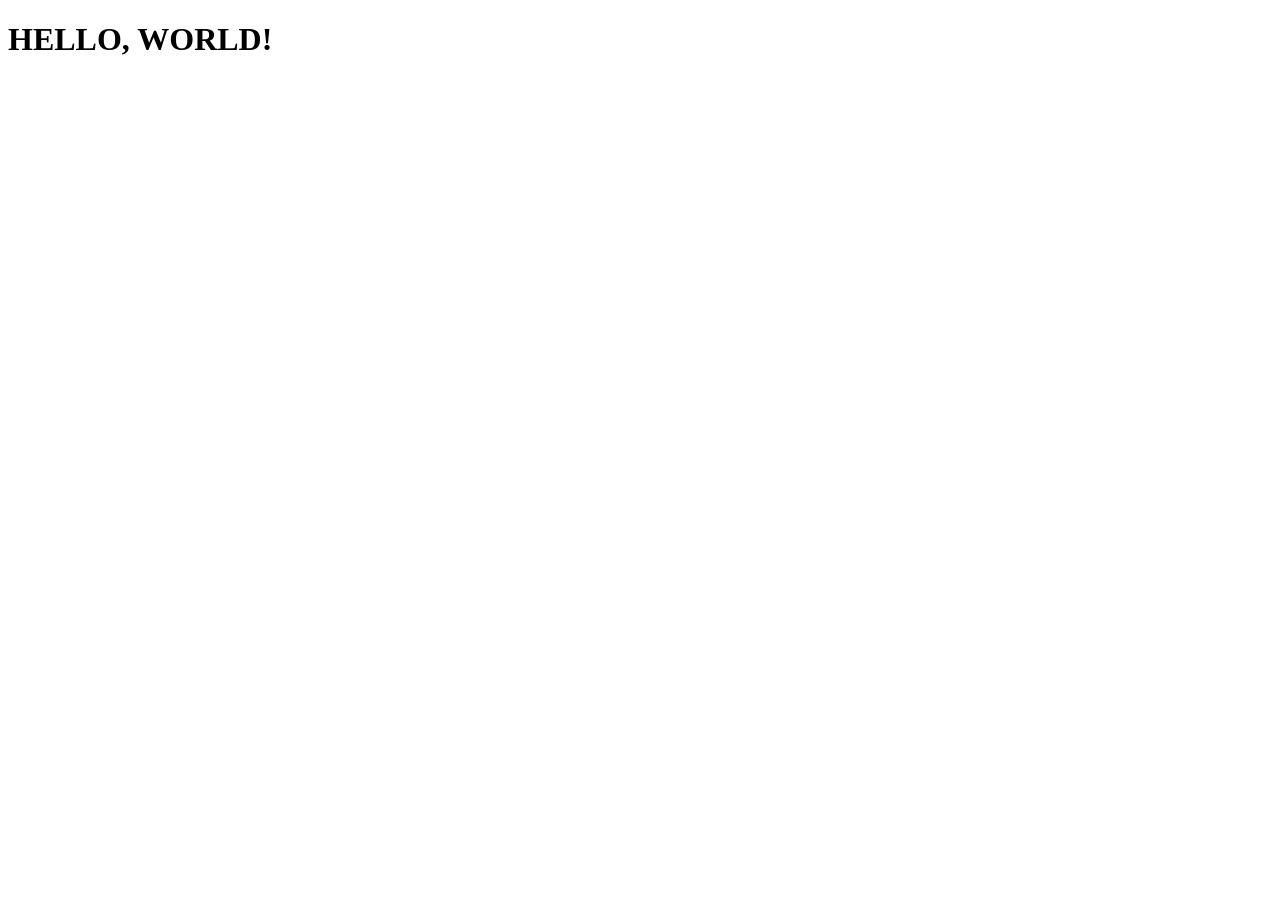
==== index.html @ ffab8e0e "Adicionei um arquivo index." ====
<!DOCTYPE html>
<html lang="pt-br">
<head>
    <meta charset="UTF-8">
    <meta name="viewport" content="width=device-width, initial-scale=1.0">
    <title>Login</title>
</head>
<body>
    <h1>HELLO, WORLD!</h1>
</body>
</html>
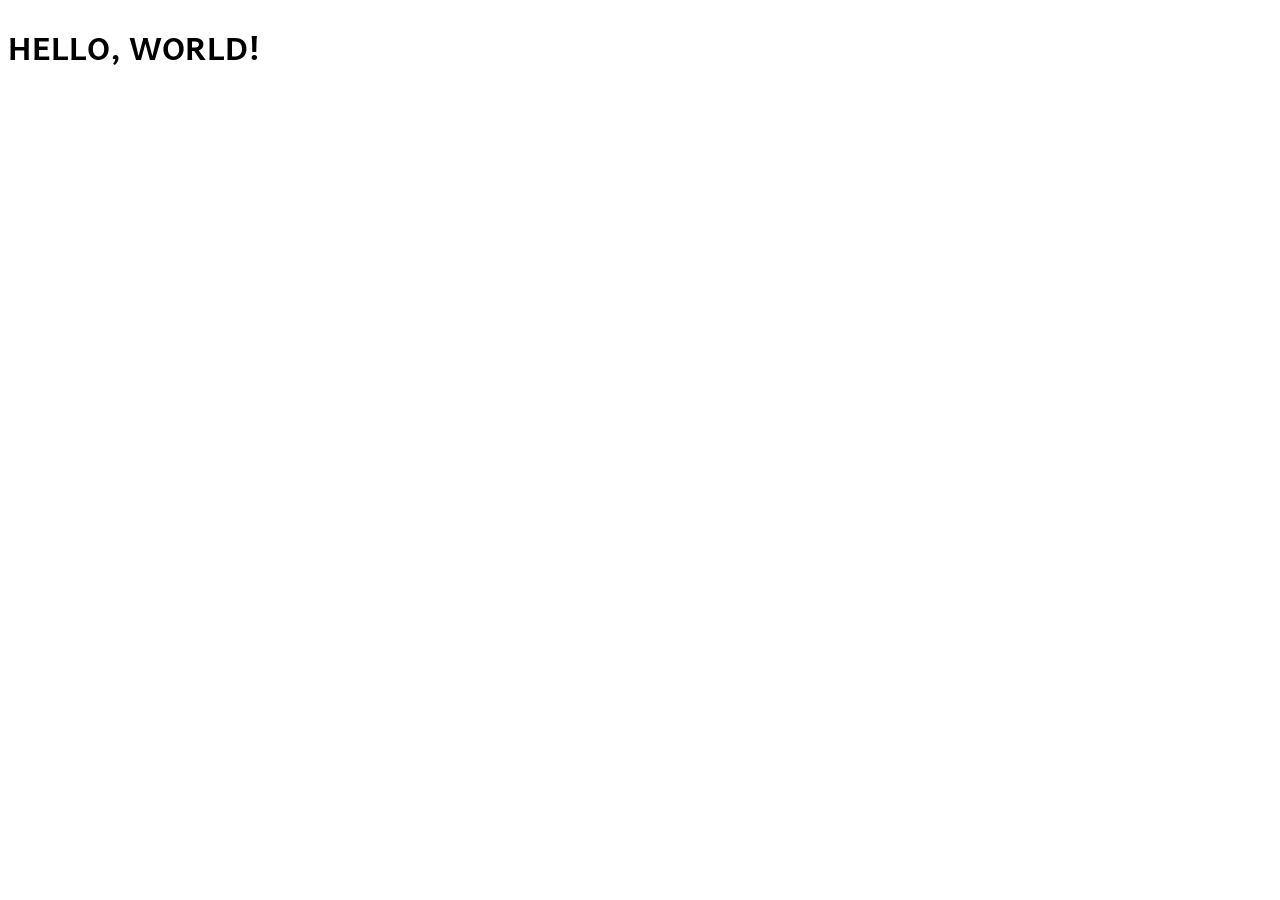
==== commit d50b8560: "Adicionei pastas e arquivos asa." ====
--- a/index.html
+++ b/index.html
@@ -4,6 +4,7 @@
     <meta charset="UTF-8">
     <meta name="viewport" content="width=device-width, initial-scale=1.0">
     <title>Login</title>
+    <link rel="stylesheet" href="WING-FILE/CSS/style.css">
 </head>
 <body>
     <h1>HELLO, WORLD!</h1>
--- a/WING-FILE/CSS/style.css
+++ b/WING-FILE/CSS/style.css
@@ -0,0 +1,7 @@
+@charset "UTF-8";
+
+@import url('https://fonts.googleapis.com/css2?family=Andika:ital,wght@0,400;0,700;1,400;1,700&family=Figtree:ital,wght@0,300..900;1,300..900&family=Island+Moments&family=Italianno&family=Lobster&family=Loved+by+the+King&family=Mea+Culpa&family=Michroma&family=Orbitron:wght@400..900&family=Oxanium:wght@200..800&family=Poppins:ital,wght@0,100;0,200;0,300;0,400;0,500;0,600;0,700;0,800;0,900;1,100;1,200;1,300;1,400;1,500;1,600;1,700;1,800;1,900&family=Silkscreen:wght@400;700&family=Uncial+Antiqua&display=swap');
+
+h1 {
+   font-family: Andika, sans-serif; 
+}
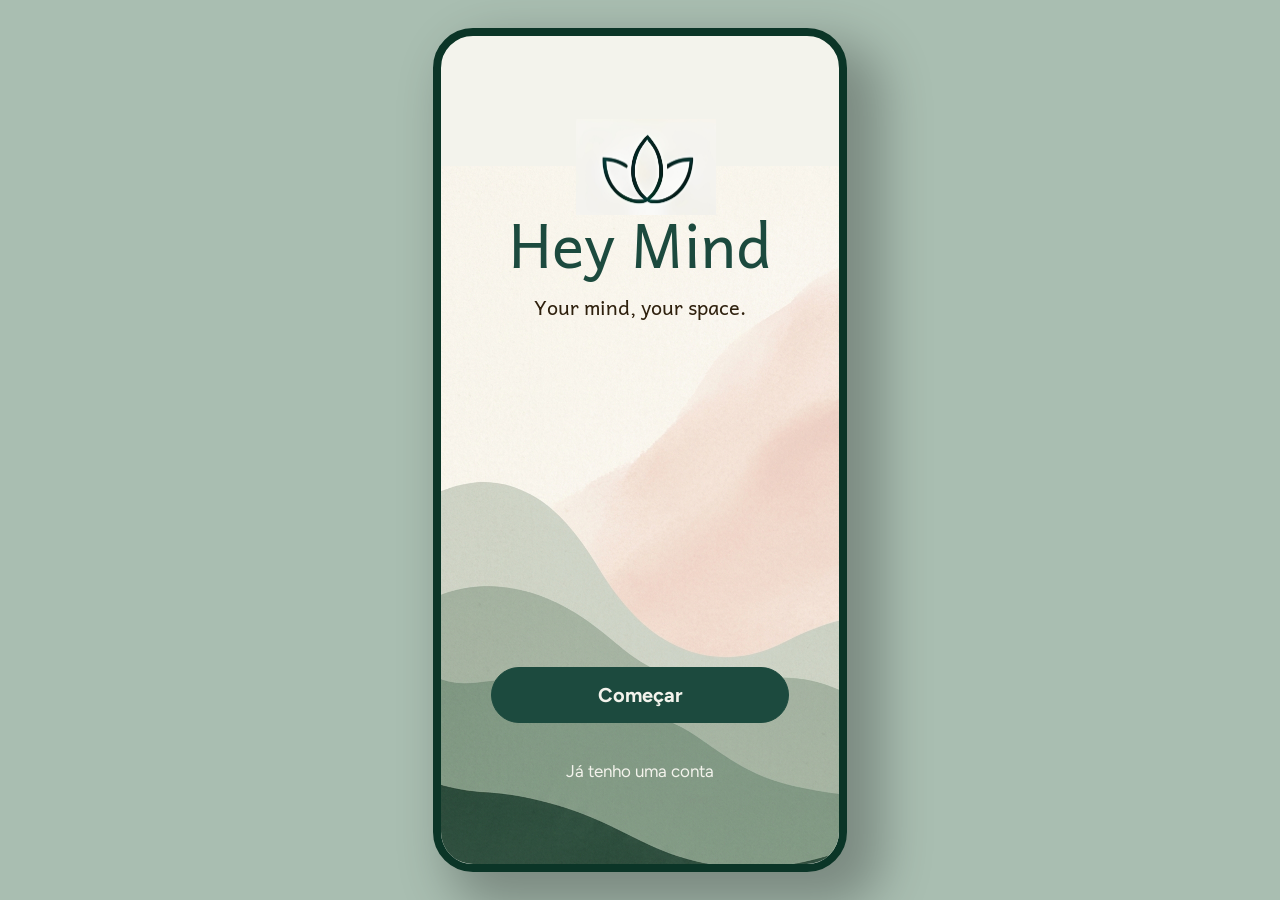
==== commit 958bbbcc: "Desenvolvi a tela de login" ====
--- a/index.html
+++ b/index.html
@@ -2,11 +2,28 @@
 <html lang="pt-br">
 <head>
     <meta charset="UTF-8">
-    <meta name="viewport" content="width=device-width, initial-scale=1.0">
+    <meta name="viewport" content="width=device-width, initial-scale=1.0, maximum-scale=1.0, user-scalable=no">
     <title>Login</title>
     <link rel="stylesheet" href="WING-FILE/CSS/style.css">
 </head>
 <body>
-    <h1>HELLO, WORLD!</h1>
+    <div class="container">
+        <main>
+            <div class="background">
+                <img src="/WING-FILE/IMAGES/background.jpeg" alt="">
+            </div>
+            <div class="logo">
+                <img src="/WING-FILE/IMAGES/lotus.png" alt="Logo">
+            </div>
+            <div class="text">
+                <h1>Hey Mind</h1>
+                <p>Your mind, your space.</p>
+            </div>
+
+            <a href="introduction.html" type="button" class="button">Começar</a>
+
+            <a href="#" class="create-account">Já tenho uma conta</a>
+        </main>
+    </div>
 </body>
 </html>
--- a/WING-FILE/CSS/style.css
+++ b/WING-FILE/CSS/style.css
@@ -2,6 +2,142 @@
 
 @import url('https://fonts.googleapis.com/css2?family=Andika:ital,wght@0,400;0,700;1,400;1,700&family=Figtree:ital,wght@0,300..900;1,300..900&family=Island+Moments&family=Italianno&family=Lobster&family=Loved+by+the+King&family=Mea+Culpa&family=Michroma&family=Orbitron:wght@400..900&family=Oxanium:wght@200..800&family=Poppins:ital,wght@0,100;0,200;0,300;0,400;0,500;0,600;0,700;0,800;0,900;1,100;1,200;1,300;1,400;1,500;1,600;1,700;1,800;1,900&family=Silkscreen:wght@400;700&family=Uncial+Antiqua&display=swap');
 
-h1 {
-   font-family: Andika, sans-serif; 
+* {
+    margin: 0;
+    padding: 0;
+    box-sizing: border-box;
+    font-family: 'Andika', sans-serif;
+}
+
+:root {
+   --branco: #f3f3ec;
+   --vermelho: rgb(169, 190, 177);
+   --verde-escuro: rgb(28, 74, 62);
+   --verde-claro: rgb(50, 133, 111);
+   --marrom: rgb(47, 33, 14);
+}
+
+body {
+    background-color: var(--vermelho);
+    display: flex;
+    justify-content: center;
+    align-items: center;
+    min-height: 100vh;
+}
+
+main {
+    width: 100%;
+    display: flex;
+    justify-content: center;
+    align-items: center;
+}
+
+.container {
+    width: 100%;
+    max-width: 414px;
+    height: 100dvh;
+    background-color: var(--branco);
+    border: 3px solid rgb(0, 0, 0);
+    border-radius: 10px;
+    display: flex;
+    flex-direction: column;
+    align-items: center;
+    position: relative;
+    overflow: hidden;
+}
+
+.background {
+    position: absolute;
+    left: 0%;
+    bottom: -10%;
+    width: 100%;
+}
+
+.logo img{
+    position: absolute;
+    z-index: 1;
+    width: 35%;
+    left: 34%;
+    top: 10%;
+}
+
+.text {
+    position: relative;
+    margin-top: 40%;
+    display: flex;
+    justify-content: center;
+    align-items: center;
+    flex-direction: column;
+    z-index: 2;
+}
+
+.text h1 {
+    color: var(--verde-escuro);
+    font-weight: 400;
+    font-size: 45pt;
+}
+
+.text p {
+    color: var(--marrom);
+    font-size: 15pt;
+}
+
+.button {
+    position: absolute;
+    width: 75%;
+    padding: 15px;
+    bottom: 17%;
+    background-color: var(--verde-escuro);
+    border: 1px solid var(--verde-escuro);
+    border-radius: 30px;
+    color: var(--branco);
+    font-weight: bold;
+    text-align: center;
+    font-size: 20px;
+    font-family: 'Figtree', sans-serif;
+    transition: background-color 0.5s ease, border-color 0.5s ease;
+    text-decoration: none;
+}
+
+.button:hover {
+    border: 2px solid var(--branco);
+    background: var(--verde-claro);
+    }
+
+.button:active {
+    border-color: var(--verde-escuro);
+    background-color: var(--branco);
+    color: var(--verde-escuro);
+}
+
+.create-account {
+    position: absolute;
+    bottom: 10%;
+    color: var(--branco);
+    font-size: 17px;
+    text-decoration: none;
+    font-family: 'Figtree', sans-serif;
+}
+
+.create-account:hover {
+    text-decoration: underline;
+    color: var(--verde-escuro);
+}
+
+.create-account:active {
+    text-align: var(--branco);
+}
+
+@media (min-width: 600px) {
+  body {
+    padding: 20px 0;
+  }
+
+  .container {
+    height: 844px; 
+    border-radius: 40px;
+    border: 8px solid rgb(11, 53, 39);
+    box-shadow: 25px 25px 50px 10px rgba(0, 0, 0, 0.274); 
+  }
+
 }
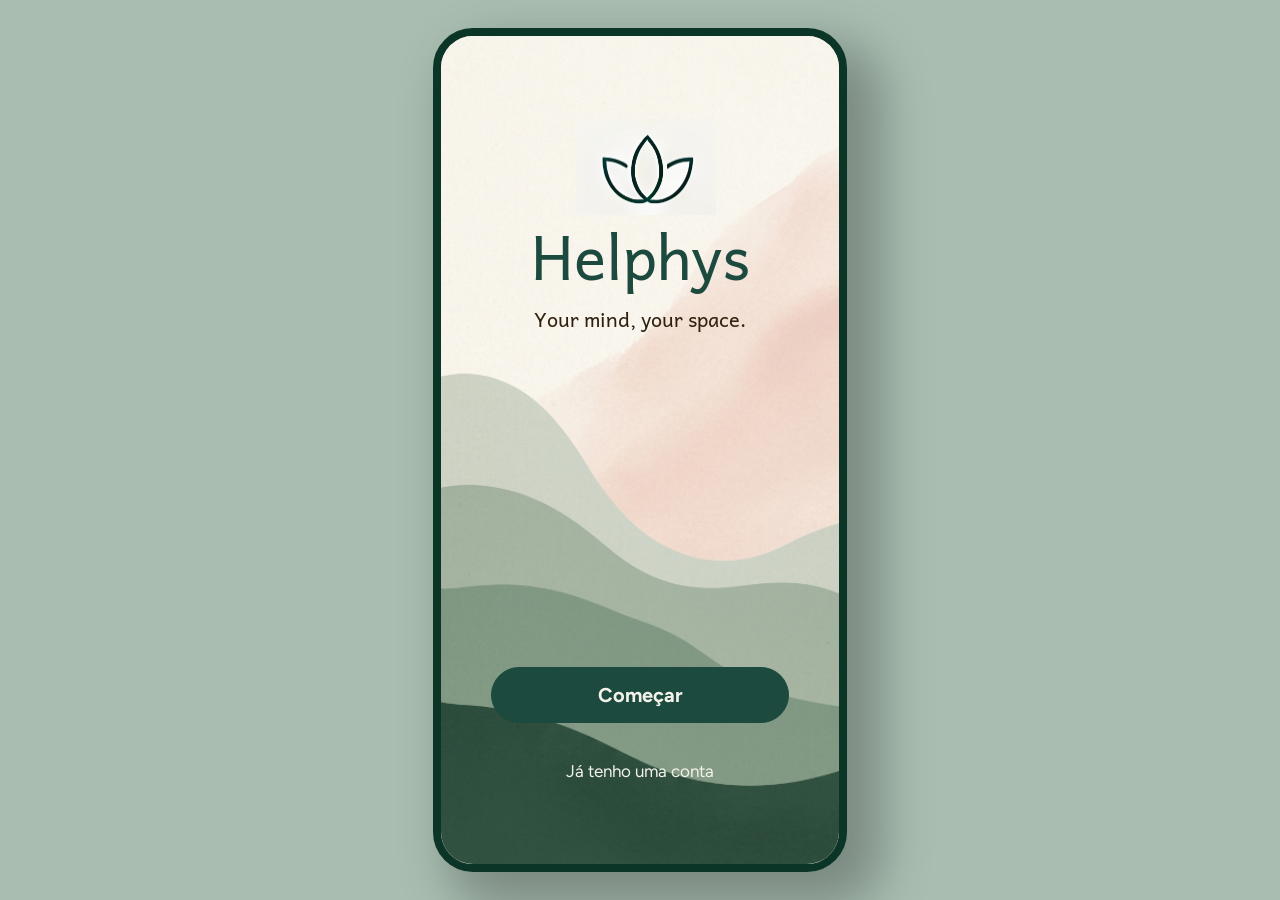
==== commit 1d41aa0b: "adicionei coisas" ====
--- a/index.html
+++ b/index.html
@@ -4,19 +4,17 @@
     <meta charset="UTF-8">
     <meta name="viewport" content="width=device-width, initial-scale=1.0, maximum-scale=1.0, user-scalable=no">
     <title>Login</title>
-    <link rel="stylesheet" href="WING-FILE/CSS/style.css">
+    <link rel="stylesheet" href="wing-file/CSS/style.css">
 </head>
 <body>
     <div class="container">
         <main>
-            <div class="background">
-                <img src="/WING-FILE/IMAGES/background.jpeg" alt="">
-            </div>
+            <div class="fullscreen-bg"></div>
             <div class="logo">
-                <img src="/WING-FILE/IMAGES/lotus.png" alt="Logo">
+                <img src="wing-file/images/lotus.png" alt="Logo">
             </div>
             <div class="text">
-                <h1>Hey Mind</h1>
+                <h1>Helphys</h1>
                 <p>Your mind, your space.</p>
             </div>
 
--- a/wing-file/CSS/style.css
+++ b/wing-file/CSS/style.css
@@ -0,0 +1,154 @@
+@charset "UTF-8";
+
+@import url('https://fonts.googleapis.com/css2?family=Andika:ital,wght@0,400;0,700;1,400;1,700&family=Figtree:ital,wght@0,300..900;1,300..900&family=Island+Moments&family=Italianno&family=Lobster&family=Loved+by+the+King&family=Mea+Culpa&family=Michroma&family=Orbitron:wght@400..900&family=Oxanium:wght@200..800&family=Poppins:ital,wght@0,100;0,200;0,300;0,400;0,500;0,600;0,700;0,800;0,900;1,100;1,200;1,300;1,400;1,500;1,600;1,700;1,800;1,900&family=Silkscreen:wght@400;700&family=Uncial+Antiqua&display=swap');
+
+* {
+    margin: 0;
+    padding: 0;
+    box-sizing: border-box;
+    font-family: 'Andika', sans-serif;
+}
+
+:root {
+   --branco: #f3f3ec;
+   --vermelho: rgb(169, 190, 177);
+   --verde-escuro: rgb(28, 74, 62);
+   --verde-claro: rgb(50, 133, 111);
+   --marrom: rgb(47, 33, 14);
+}
+
+body {
+    background-color: var(--vermelho);
+    display: flex;
+    justify-content: center;
+    align-items: center;
+    min-height: 100vh;
+}
+
+main {
+    width: 100%;
+    height: 100%;
+    display: flex;
+    justify-content: center;
+    align-items: center;
+    position: relative;
+}
+
+.container {
+    width: 100%;
+    max-width: 414px;
+    height: 100dvh;
+    background-color: var(--branco);
+    border: 3px solid rgb(0, 0, 0);
+    border-radius: 10px;
+    display: flex;
+    flex-direction: column;
+    align-items: center;
+    position: relative; /* Mantém o fundo preso aqui dentro */
+    overflow: hidden;   /* Corta a imagem nas bordas arredondadas */
+}
+
+/* IMAGEM DE FUNDO PRESA DENTRO DO CELULAR */
+.fullscreen-bg {
+    background-image: url('../images/background.jpeg');
+    position: absolute;
+    top: 0;
+    left: 0;
+    width: 100%;
+    height: 100%;
+    background-size: cover;
+    background-position: center; 
+    background-repeat: no-repeat; 
+    z-index: 0; /* Fica no fundo do container */
+}
+
+/* CONTEÚDO (Logo, Textos e Botões acima da imagem) */
+.logo img {
+    position: absolute;
+    z-index: 2;
+    width: 35%;
+    left: 34%;
+    top: 10%;
+}
+
+.text {
+    position: relative;
+    margin-top: -90%;
+    display: flex;
+    justify-content: center;
+    align-items: center;
+    flex-direction: column;
+    z-index: 2;
+}
+
+.text h1 {
+    color: var(--verde-escuro);
+    font-weight: 400;
+    font-size: 45pt;
+}
+
+.text p {
+    color: var(--marrom);
+    font-size: 15pt;
+}
+
+.button {
+    position: absolute;
+    width: 75%;
+    padding: 15px;
+    bottom: 17%;
+    background-color: var(--verde-escuro);
+    border: 1px solid var(--verde-escuro);
+    border-radius: 30px;
+    color: var(--branco);
+    font-weight: bold;
+    text-align: center;
+    font-size: 20px;
+    font-family: 'Figtree', sans-serif;
+    transition: background-color 0.5s ease, border-color 0.5s ease;
+    text-decoration: none;
+    z-index: 2;
+}
+
+.button:hover {
+    border: 2px solid var(--branco);
+    background: var(--verde-claro);
+}
+
+.button:active {
+    border-color: var(--verde-escuro);
+    background-color: var(--branco);
+    color: var(--verde-escuro);
+}
+
+.create-account {
+    position: absolute;
+    bottom: 10%;
+    color: var(--branco);
+    font-size: 17px;
+    text-decoration: none;
+    font-family: 'Figtree', sans-serif;
+    z-index: 2;
+}
+
+.create-account:hover {
+    text-decoration: underline;
+    color: var(--verde-escuro);
+}
+
+.create-account:active {
+    color: var(--branco);
+}
+
+@media (min-width: 600px) {
+  body {
+    padding: 20px 0;
+  }
+
+  .container {
+    height: 844px; 
+    border-radius: 40px;
+    border: 8px solid rgb(11, 53, 39);
+    box-shadow: 25px 25px 50px 10px rgba(0, 0, 0, 0.274); 
+  }
+}
